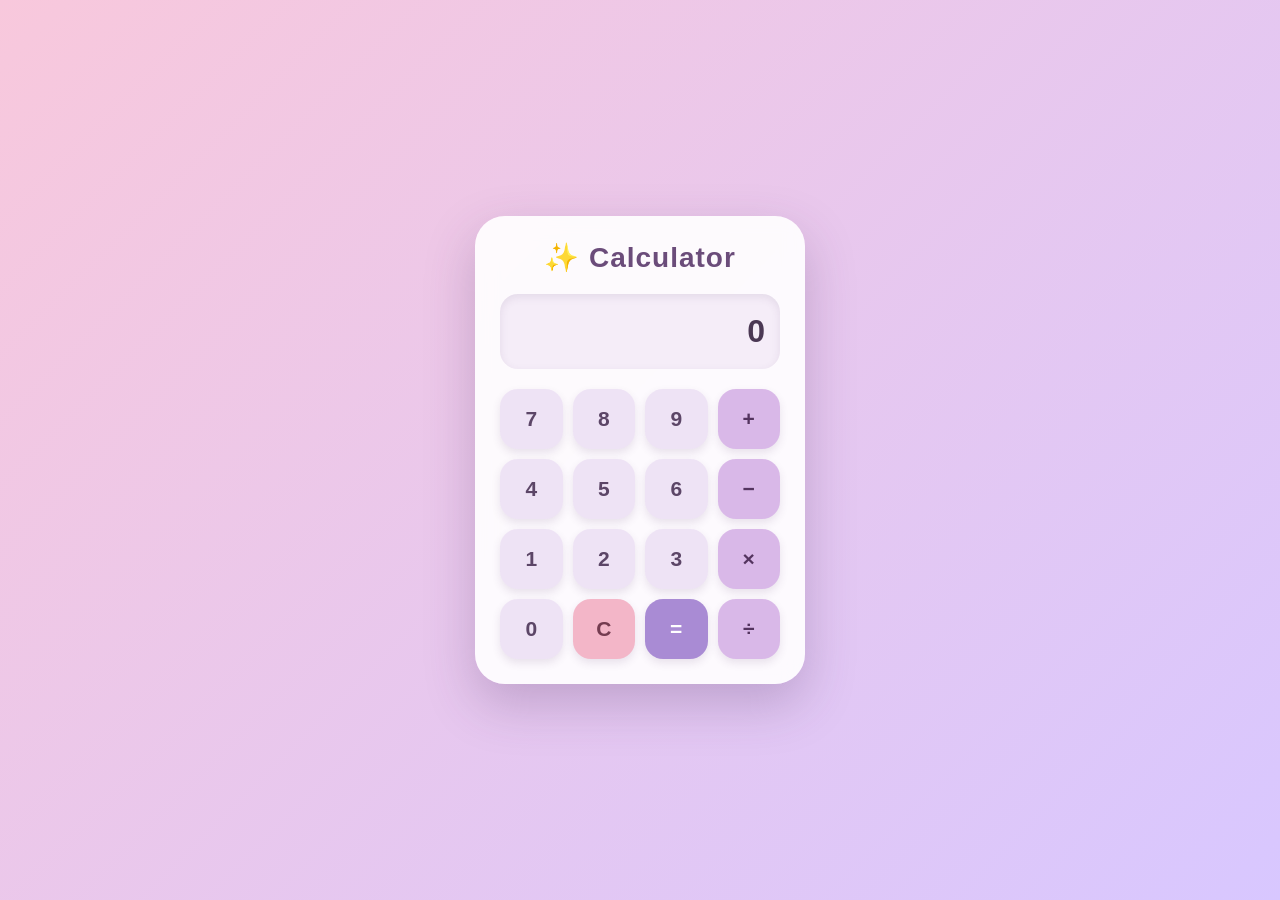
==== index.html @ d76596e8 "Add files via upload" ====
<!--Kristina Chorna 8/18/2026-->

<!DOCTYPE html>
<html lang="en">
<head>
   <meta charset="UTF-8">
   <meta name="viewport" content="width=device-width, initial-scale=1.0">
   <title>Pretty Calculator</title>
   <link rel="stylesheet" href="style.css">
</head>

<body>

   <div class="calculator">

      <h1>✨ Calculator</h1>

      <!-- Calculator display -->
      <input type="text" id="display" value="0" readonly>

      <!-- Calculator buttons -->
      <div class="buttons">

         <button onclick="appendValue('7')">7</button>
         <button onclick="appendValue('8')">8</button>
         <button onclick="appendValue('9')">9</button>
         <button onclick="setOperator('+')">+</button>

         <button onclick="appendValue('4')">4</button>
         <button onclick="appendValue('5')">5</button>
         <button onclick="appendValue('6')">6</button>
         <button onclick="setOperator('-')">−</button>

         <button onclick="appendValue('1')">1</button>
         <button onclick="appendValue('2')">2</button>
         <button onclick="appendValue('3')">3</button>
         <button onclick="setOperator('*')">×</button>

         <button onclick="appendValue('0')">0</button>
         <button onclick="clearDisplay()">C</button>
         <button onclick="calculate()">=</button>
         <button onclick="setOperator('/')">÷</button>

      </div>

   </div>

   <script>
      // Declare variables to store calculator values
      let firstNumber = "";
      let operator = "";
      let secondNumber = "";

      // Function to add numbers to the display
      function appendValue(value) {
         const display = document.getElementById("display");

         if (display.value === "0") {
            display.value = value;
         } else {
            display.value += value;
         }
      }

      // Function to store the operator and first number
      function setOperator(op) {
         const display = document.getElementById("display");

         firstNumber = display.value;
         operator = op;
         display.value = "";
      }

      // Function to perform the calculation
      function calculate() {
         const display = document.getElementById("display");
         secondNumber = display.value;

         let result = 0;

         if (operator === "+") {
            result = Number(firstNumber) + Number(secondNumber);
         } else if (operator === "-") {
            result = Number(firstNumber) - Number(secondNumber);
         } else if (operator === "*") {
            result = Number(firstNumber) * Number(secondNumber);
         } else if (operator === "/") {
            result = Number(firstNumber) / Number(secondNumber);
         }

         display.value = result;
      }

      // Function to clear the calculator display
      function clearDisplay() {
         document.getElementById("display").value = "0";
         firstNumber = "";
         operator = "";
         secondNumber = "";
      }
   </script>

</body>
</html>
---- style.css ----
* {
    box-sizing: border-box;
 }

 body {
    margin: 0;
    min-height: 100vh;
    display: flex;
    justify-content: center;
    align-items: center;
    font-family: "Segoe UI", Arial, sans-serif;
    background: linear-gradient(135deg, #f8c8dc, #d8c7ff);
 }

 .calculator {
    width: 330px;
    padding: 25px;
    background: rgba(255, 255, 255, 0.9);
    border-radius: 30px;
    box-shadow: 0 20px 50px rgba(80, 50, 100, 0.25);
    backdrop-filter: blur(10px);
 }

 h1 {
    margin: 0 0 20px;
    text-align: center;
    color: #6b4c7a;
    font-size: 28px;
    letter-spacing: 1px;
 }

 #display {
    width: 100%;
    height: 75px;
    margin-bottom: 20px;
    padding: 15px;
    border: none;
    border-radius: 18px;
    background: #f5edf8;
    color: #4b3854;
    font-size: 32px;
    font-weight: 600;
    text-align: right;
    box-shadow: inset 0 3px 8px rgba(80, 50, 100, 0.1);
 }

 .buttons {
    display: grid;
    grid-template-columns: repeat(4, 1fr);
    gap: 10px;
 }

 .buttons button {
    height: 60px;
    border: none;
    border-radius: 18px;
    background: #eee3f5;
    color: #5c4667;
    font-size: 21px;
    font-weight: 600;
    cursor: pointer;
    transition: all 0.2s ease;
    box-shadow: 0 4px 8px rgba(80, 50, 100, 0.12);
 }

 .buttons button:hover {
    transform: translateY(-3px);
    box-shadow: 0 7px 14px rgba(80, 50, 100, 0.18);
    background: #e4d5ed;
 }

 .buttons button:active {
    transform: scale(0.94);
 }

 /* Operator buttons */
 .buttons button:nth-child(4),
 .buttons button:nth-child(8),
 .buttons button:nth-child(12),
 .buttons button:nth-child(16) {
    background: #d9b8e8;
    color: #54345f;
 }

 .buttons button:nth-child(4):hover,
 .buttons button:nth-child(8):hover,
 .buttons button:nth-child(12):hover,
 .buttons button:nth-child(16):hover {
    background: #cba4df;
 }

 /* Clear button */
 .buttons button:nth-child(14) {
    background: #f3b6c8;
    color: #743c50;
 }

 .buttons button:nth-child(14):hover {
    background: #ec9fb6;
 }

 /* Equals button */
 .buttons button:nth-child(15) {
    background: #a98bd4;
    color: white;
 }

 .buttons button:nth-child(15):hover {
    background: #9473c5;
 }
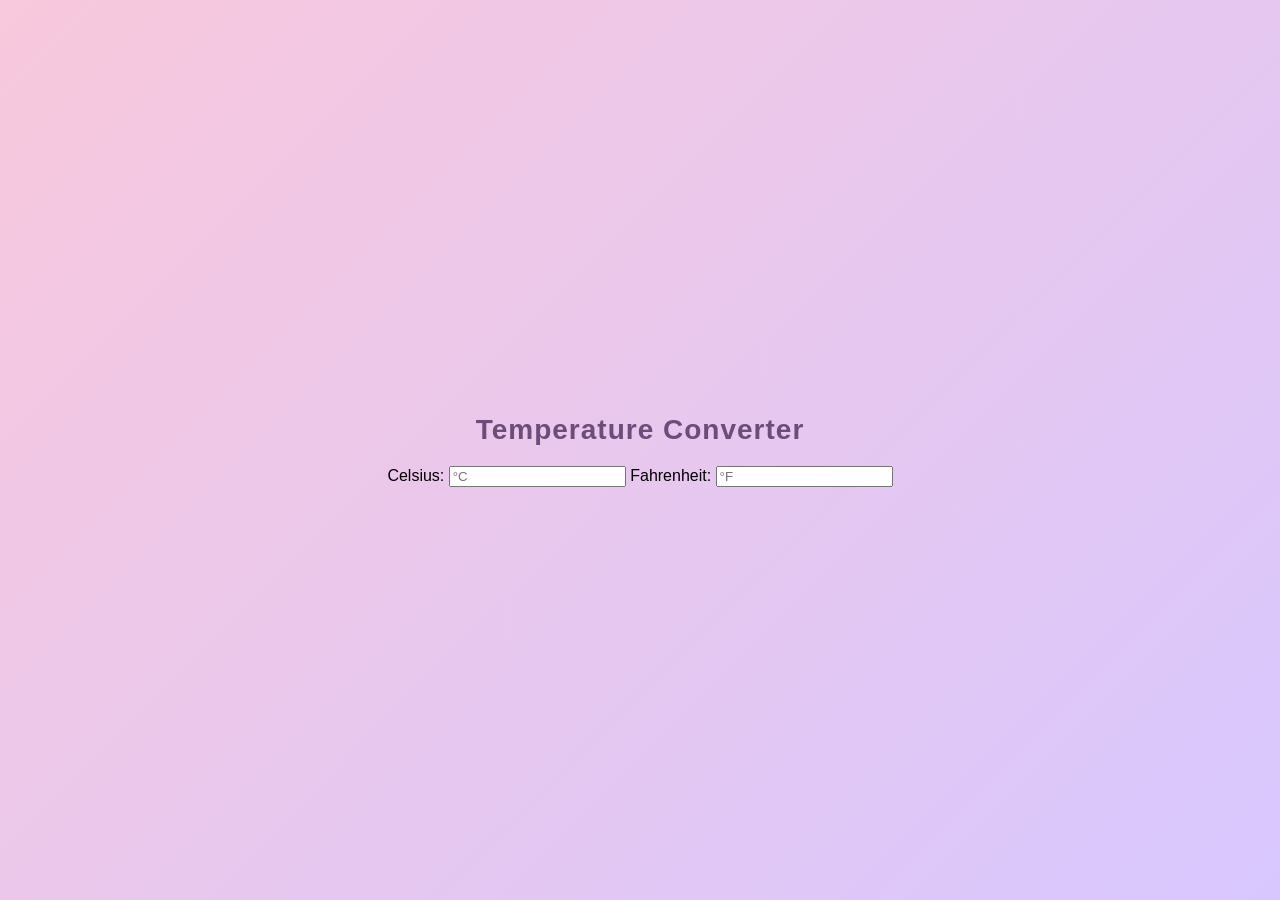
==== commit 749585b3: "Add files via upload" ====
--- a/index.html
+++ b/index.html
@@ -1,104 +1,24 @@
-<!--Kristina Chorna 8/18/2026-->
+<!--Kristina Chorna 2/6/2026-->
 
 <!DOCTYPE html>
 <html lang="en">
 <head>
-   <meta charset="UTF-8">
-   <meta name="viewport" content="width=device-width, initial-scale=1.0">
-   <title>Pretty Calculator</title>
-   <link rel="stylesheet" href="style.css">
+  <meta charset="UTF-8">
+  <meta name="viewport" content="width=device-width, initial-scale=1.0">
+  <title>Temperature Converter</title>
+  <link rel="stylesheet" href="style.css">
 </head>
-
 <body>
-
-   <div class="calculator">
-
-      <h1>✨ Calculator</h1>
-
-      <!-- Calculator display -->
-      <input type="text" id="display" value="0" readonly>
-
-      <!-- Calculator buttons -->
-      <div class="buttons">
-
-         <button onclick="appendValue('7')">7</button>
-         <button onclick="appendValue('8')">8</button>
-         <button onclick="appendValue('9')">9</button>
-         <button onclick="setOperator('+')">+</button>
-
-         <button onclick="appendValue('4')">4</button>
-         <button onclick="appendValue('5')">5</button>
-         <button onclick="appendValue('6')">6</button>
-         <button onclick="setOperator('-')">−</button>
-
-         <button onclick="appendValue('1')">1</button>
-         <button onclick="appendValue('2')">2</button>
-         <button onclick="appendValue('3')">3</button>
-         <button onclick="setOperator('*')">×</button>
-
-         <button onclick="appendValue('0')">0</button>
-         <button onclick="clearDisplay()">C</button>
-         <button onclick="calculate()">=</button>
-         <button onclick="setOperator('/')">÷</button>
-
-      </div>
-
-   </div>
-
-   <script>
-      // Declare variables to store calculator values
-      let firstNumber = "";
-      let operator = "";
-      let secondNumber = "";
-
-      // Function to add numbers to the display
-      function appendValue(value) {
-         const display = document.getElementById("display");
-
-         if (display.value === "0") {
-            display.value = value;
-         } else {
-            display.value += value;
-         }
-      }
-
-      // Function to store the operator and first number
-      function setOperator(op) {
-         const display = document.getElementById("display");
-
-         firstNumber = display.value;
-         operator = op;
-         display.value = "";
-      }
-
-      // Function to perform the calculation
-      function calculate() {
-         const display = document.getElementById("display");
-         secondNumber = display.value;
-
-         let result = 0;
-
-         if (operator === "+") {
-            result = Number(firstNumber) + Number(secondNumber);
-         } else if (operator === "-") {
-            result = Number(firstNumber) - Number(secondNumber);
-         } else if (operator === "*") {
-            result = Number(firstNumber) * Number(secondNumber);
-         } else if (operator === "/") {
-            result = Number(firstNumber) / Number(secondNumber);
-         }
-
-         display.value = result;
-      }
-
-      // Function to clear the calculator display
-      function clearDisplay() {
-         document.getElementById("display").value = "0";
-         firstNumber = "";
-         operator = "";
-         secondNumber = "";
-      }
-   </script>
-
+  <div class="container">
+    <h1>Temperature Converter</h1>
+    <div class="converter">
+      <label for="celsius">Celsius:</label>
+      <input type="number" id="celsius" placeholder="°C">
+      
+      <label for="fahrenheit">Fahrenheit:</label>
+      <input type="number" id="fahrenheit" placeholder="°F">
+    </div>
+  </div>
+<script src="script.js"></script>
 </body>
-</html>+</html>
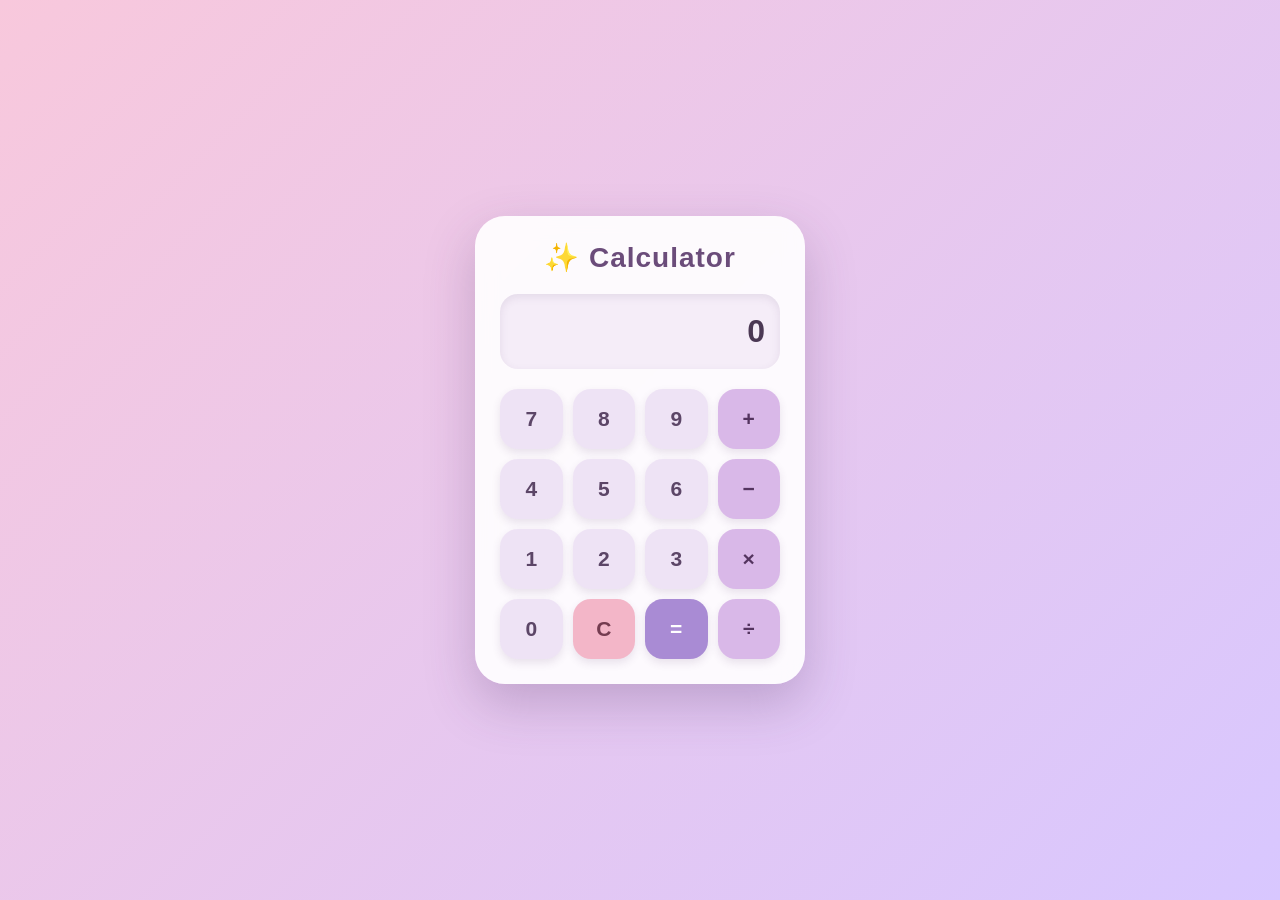
==== commit f8849469: "Add files via upload" ====
--- a/index.html
+++ b/index.html
@@ -1,24 +1,51 @@
-<!--Kristina Chorna 2/6/2026-->
+<!--Kristina Chorna 8/18/2026-->
 
 <!DOCTYPE html>
 <html lang="en">
 <head>
-  <meta charset="UTF-8">
-  <meta name="viewport" content="width=device-width, initial-scale=1.0">
-  <title>Temperature Converter</title>
-  <link rel="stylesheet" href="style.css">
+   <meta charset="UTF-8">
+   <meta name="viewport" content="width=device-width, initial-scale=1.0">
+   <title>Pretty Calculator</title>
+   <link rel="stylesheet" href="style.css">
 </head>
+
 <body>
-  <div class="container">
-    <h1>Temperature Converter</h1>
-    <div class="converter">
-      <label for="celsius">Celsius:</label>
-      <input type="number" id="celsius" placeholder="°C">
-      
-      <label for="fahrenheit">Fahrenheit:</label>
-      <input type="number" id="fahrenheit" placeholder="°F">
-    </div>
-  </div>
-<script src="script.js"></script>
+
+   <div class="calculator">
+
+      <h1>✨ Calculator</h1>
+
+      <!-- Calculator display -->
+      <input type="text" id="display" value="0" readonly>
+
+      <!-- Calculator buttons -->
+      <div class="buttons">
+
+         <button onclick="appendValue('7')">7</button>
+         <button onclick="appendValue('8')">8</button>
+         <button onclick="appendValue('9')">9</button>
+         <button onclick="setOperator('+')">+</button>
+
+         <button onclick="appendValue('4')">4</button>
+         <button onclick="appendValue('5')">5</button>
+         <button onclick="appendValue('6')">6</button>
+         <button onclick="setOperator('-')">−</button>
+
+         <button onclick="appendValue('1')">1</button>
+         <button onclick="appendValue('2')">2</button>
+         <button onclick="appendValue('3')">3</button>
+         <button onclick="setOperator('*')">×</button>
+
+         <button onclick="appendValue('0')">0</button>
+         <button onclick="clearDisplay()">C</button>
+         <button onclick="calculate()">=</button>
+         <button onclick="setOperator('/')">÷</button>
+
+      </div>
+
+   </div>
+
+   <script src="script.js"></script>
+
 </body>
-</html>
+</html>
